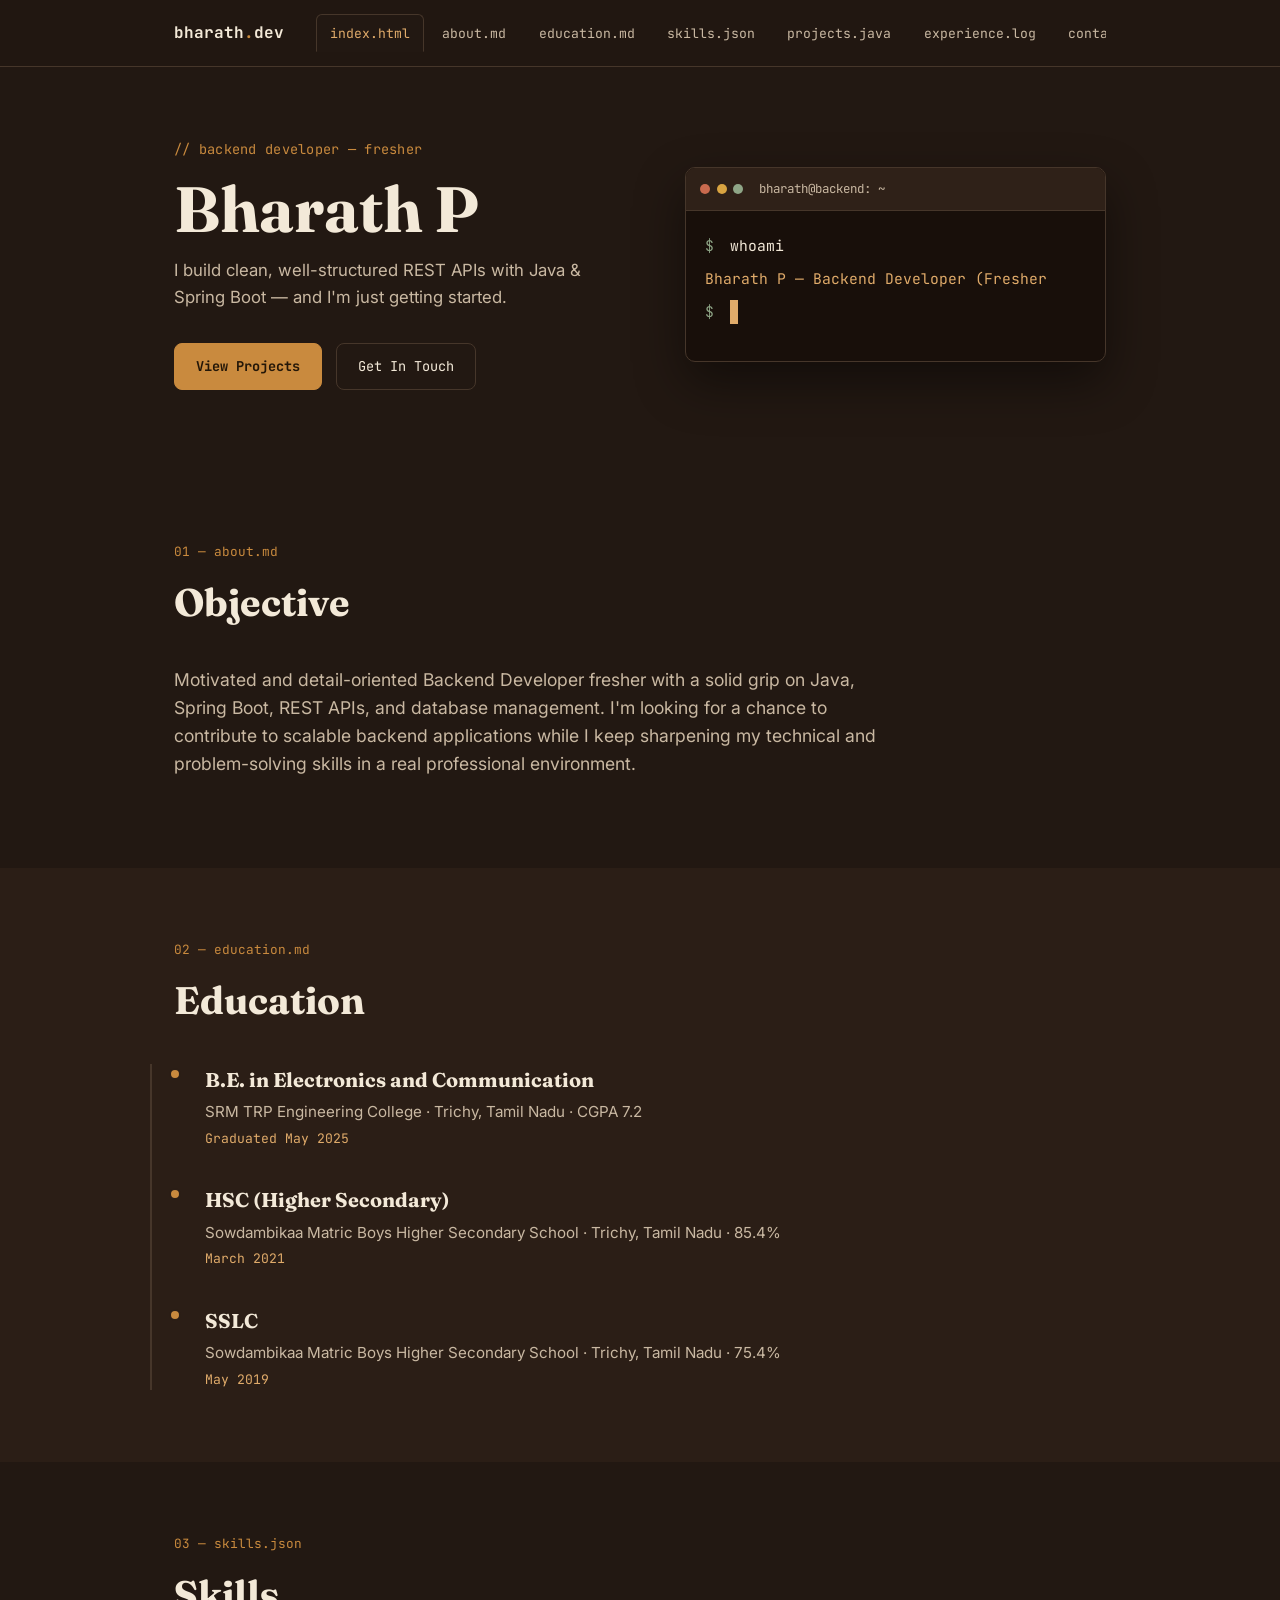
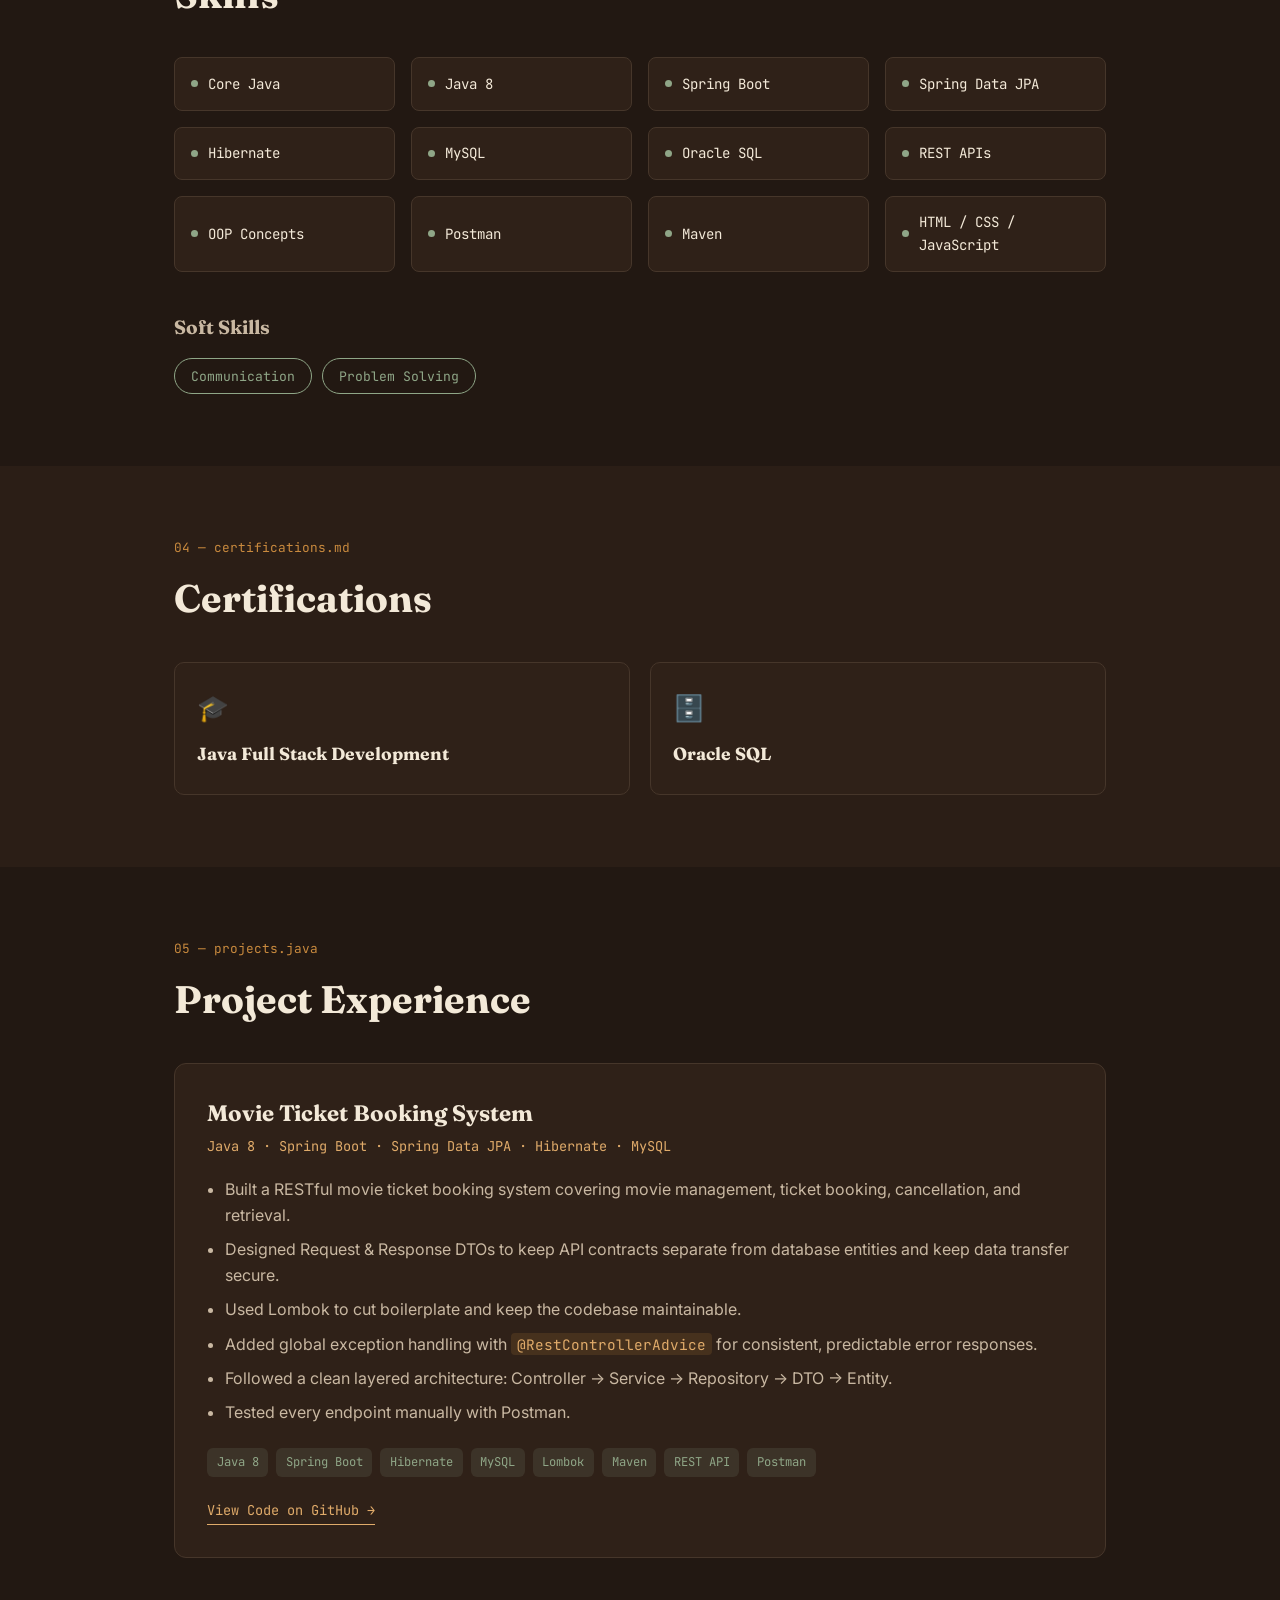
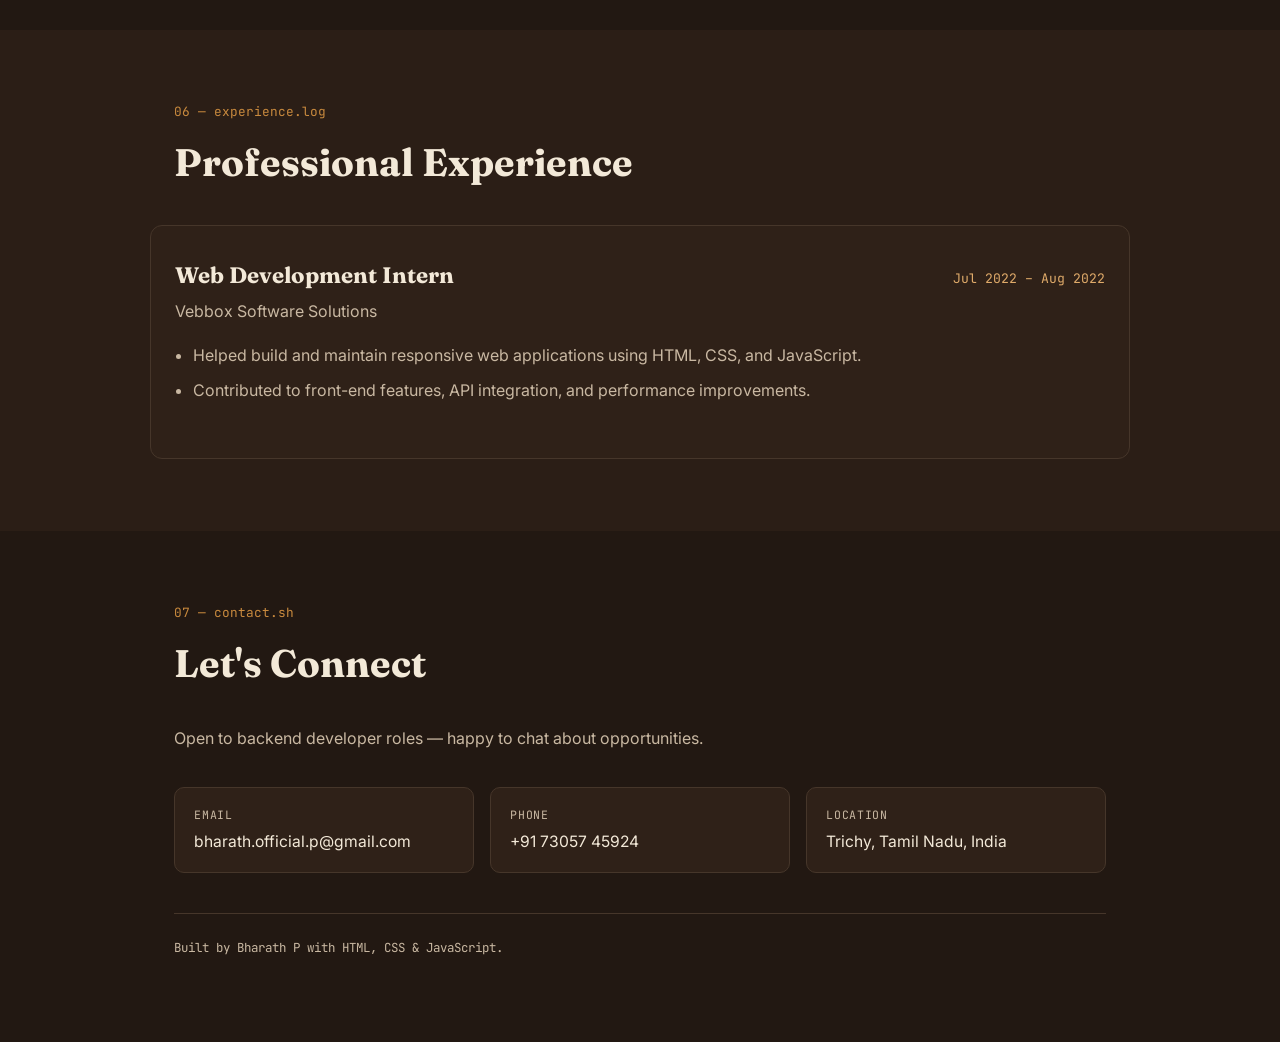
==== index.html @ 49c2836c "Rename portfolio files" ====
<!DOCTYPE html>
<html lang="en">
<head>
<meta charset="UTF-8">
<meta name="viewport" content="width=device-width, initial-scale=1.0">
<title>Bharath P — Backend Developer</title>

<!-- Google Fonts: Fraunces (headings), Inter (body), JetBrains Mono (code/labels) -->
<link rel="preconnect" href="https://fonts.googleapis.com">
<link href="https://fonts.googleapis.com/css2?family=Fraunces:opsz,wght@9..144,400;9..144,600;9..144,700&family=Inter:wght@400;500;600&family=JetBrains+Mono:wght@400;500;700&display=swap" rel="stylesheet">

<link rel="stylesheet" href="style.css">
</head>
<body>

  <!-- ============ NAV BAR (styled like open editor tabs) ============ -->
  <header class="tabbar" id="tabbar">
    <div class="tabbar-inner">
      <span class="logo">bharath<span class="logo-dot">.</span>dev</span>
      <nav class="tabs">
        <a href="#home" class="tab active-tab">index.html</a>
        <a href="#about" class="tab">about.md</a>
        <a href="#education" class="tab">education.md</a>
        <a href="#skills" class="tab">skills.json</a>
        <a href="#projects" class="tab">projects.java</a>
        <a href="#experience" class="tab">experience.log</a>
        <a href="#contact" class="tab">contact.sh</a>
      </nav>
      <button class="menu-btn" id="menuBtn" aria-label="Open menu">☰</button>
    </div>
  </header>

  <!-- ============ HERO / TERMINAL ============ -->
  <section class="hero" id="home">
    <div class="hero-text">
      <p class="eyebrow">// backend developer &mdash; fresher</p>
      <h1>Bharath P</h1>
      <p class="hero-sub">I build clean, well-structured REST APIs with Java &amp; Spring Boot &mdash; and I'm just getting started.</p>
      <div class="hero-actions">
        <a href="#projects" class="btn btn-primary">View Projects</a>
        <a href="#contact" class="btn btn-ghost">Get In Touch</a>
      </div>
    </div>

    <div class="terminal" id="terminal">
      <div class="terminal-topbar">
        <span class="dot red"></span><span class="dot yellow"></span><span class="dot green"></span>
        <span class="terminal-title">bharath@backend: ~</span>
      </div>
      <div class="terminal-body">
        <p><span class="prompt">$</span> whoami</p>
        <p class="typed-line" id="typedLine"></p>
        <p class="cursor-line"><span class="prompt">$</span> <span id="typeCursor" class="cursor">&nbsp;</span></p>
      </div>
    </div>
  </section>

  <!-- ============ ABOUT ============ -->
  <section class="section" id="about">
    <p class="section-tag">01 &mdash; about.md</p>
    <h2>Objective</h2>
    <p class="about-text">
      Motivated and detail-oriented Backend Developer fresher with a solid grip on Java, Spring Boot,
      REST APIs, and database management. I'm looking for a chance to contribute to scalable backend
      applications while I keep sharpening my technical and problem-solving skills in a real
      professional environment.
    </p>
  </section>

  <!-- ============ EDUCATION ============ -->
  <section class="section alt" id="education">
    <p class="section-tag">02 &mdash; education.md</p>
    <h2>Education</h2>

    <div class="timeline">
      <div class="timeline-item">
        <div class="timeline-marker"></div>
        <div class="timeline-content">
          <h3>B.E. in Electronics and Communication</h3>
          <p class="timeline-meta">SRM TRP Engineering College &middot; Trichy, Tamil Nadu &middot; CGPA 7.2</p>
          <p class="timeline-date">Graduated May 2025</p>
        </div>
      </div>

      <div class="timeline-item">
        <div class="timeline-marker"></div>
        <div class="timeline-content">
          <h3>HSC (Higher Secondary)</h3>
          <p class="timeline-meta">Sowdambikaa Matric Boys Higher Secondary School &middot; Trichy, Tamil Nadu &middot; 85.4%</p>
          <p class="timeline-date">March 2021</p>
        </div>
      </div>

      <div class="timeline-item">
        <div class="timeline-marker"></div>
        <div class="timeline-content">
          <h3>SSLC</h3>
          <p class="timeline-meta">Sowdambikaa Matric Boys Higher Secondary School &middot; Trichy, Tamil Nadu &middot; 75.4%</p>
          <p class="timeline-date">May 2019</p>
        </div>
      </div>
    </div>
  </section>

  <!-- ============ SKILLS ============ -->
  <section class="section" id="skills">
    <p class="section-tag">03 &mdash; skills.json</p>
    <h2>Skills</h2>

    <div class="skills-grid" id="skillsGrid">
      <!-- Filled in by script.js -->
    </div>

    <h3 class="soft-heading">Soft Skills</h3>
    <div class="pill-row">
      <span class="pill">Communication</span>
      <span class="pill">Problem Solving</span>
    </div>
  </section>

  <!-- ============ CERTIFICATIONS ============ -->
  <section class="section alt" id="certifications">
    <p class="section-tag">04 &mdash; certifications.md</p>
    <h2>Certifications</h2>

    <div class="cert-row">
      <div class="cert-card">
        <span class="cert-icon">🎓</span>
        <h3>Java Full Stack Development</h3>
      </div>
      <div class="cert-card">
        <span class="cert-icon">🗄️</span>
        <h3>Oracle SQL</h3>
      </div>
    </div>
  </section>

  <!-- ============ PROJECTS ============ -->
  <section class="section" id="projects">
    <p class="section-tag">05 &mdash; projects.java</p>
    <h2>Project Experience</h2>

    <div class="project-card">
      <div class="project-head">
        <h3>Movie Ticket Booking System</h3>
        <p class="project-stack">Java 8 &middot; Spring Boot &middot; Spring Data JPA &middot; Hibernate &middot; MySQL</p>
      </div>
      <ul class="project-list">
        <li>Built a RESTful movie ticket booking system covering movie management, ticket booking, cancellation, and retrieval.</li>
        <li>Designed Request &amp; Response DTOs to keep API contracts separate from database entities and keep data transfer secure.</li>
        <li>Used Lombok to cut boilerplate and keep the codebase maintainable.</li>
        <li>Added global exception handling with <code>@RestControllerAdvice</code> for consistent, predictable error responses.</li>
        <li>Followed a clean layered architecture: Controller &rarr; Service &rarr; Repository &rarr; DTO &rarr; Entity.</li>
        <li>Tested every endpoint manually with Postman.</li>
      </ul>
      <div class="tag-row">
        <span class="tag">Java 8</span><span class="tag">Spring Boot</span><span class="tag">Hibernate</span>
        <span class="tag">MySQL</span><span class="tag">Lombok</span><span class="tag">Maven</span>
        <span class="tag">REST API</span><span class="tag">Postman</span>
      </div>
      <a href="https://github.com/bharath-dev-official/Movie-Ticket-Booking-System" class="project-link" target="_blank" rel="noopener noreferrer">
        View Code on GitHub &rarr;
      </a>
    </div>
  </section>

  <!-- ============ EXPERIENCE ============ -->
  <section class="section alt" id="experience">
    <p class="section-tag">06 &mdash; experience.log</p>
    <h2>Professional Experience</h2>

    <div class="exp-card">
      <div class="exp-head">
        <h3>Web Development Intern</h3>
        <span class="exp-date">Jul 2022 &ndash; Aug 2022</span>
      </div>
      <p class="exp-company">Vebbox Software Solutions</p>
      <ul class="project-list">
        <li>Helped build and maintain responsive web applications using HTML, CSS, and JavaScript.</li>
        <li>Contributed to front-end features, API integration, and performance improvements.</li>
      </ul>
    </div>
  </section>

  <!-- ============ CONTACT ============ -->
  <footer class="section contact" id="contact">
    <p class="section-tag">07 &mdash; contact.sh</p>
    <h2>Let's Connect</h2>
    <p class="contact-sub">Open to backend developer roles &mdash; happy to chat about opportunities.</p>

    <div class="contact-links">
      <a href="mailto:bharath.official.p@gmail.com" class="contact-link">
        <span class="contact-label">Email</span>
        <span class="contact-value">bharath.official.p@gmail.com</span>
      </a>
      <a href="tel:+917305745924" class="contact-link">
        <span class="contact-label">Phone</span>
        <span class="contact-value">+91 73057 45924</span>
      </a>
      <div class="contact-link">
        <span class="contact-label">Location</span>
        <span class="contact-value">Trichy, Tamil Nadu, India</span>
      </div>
    </div>

    <p class="footer-note">Built by Bharath P with HTML, CSS &amp; JavaScript.</p>
  </footer>

  <button id="backToTop" class="back-to-top" aria-label="Back to top">↑</button>

  <script src="script.js"></script>
</body>
</html>
---- style.css ----
/* ============================================================
   DESIGN TOKENS
   Theme idea: "Java" the language = coffee. Dark espresso
   background, cream text, copper accent (coffee crema) and a
   sage-green accent (a nod to Spring Boot).
   ============================================================ */
:root {
  --bg: #221812;
  --bg-alt: #2b1e16;
  --surface: #2f2118;
  --border: #46362a;
  --text: #f3e9d8;
  --text-dim: #c9b8a2;
  --accent: #c98a3e;      /* copper / crema */
  --accent-soft: #e0ab6a;
  --accent-2: #8fa687;    /* sage green / spring boot nod */
  --danger: #c96a4e;

  --font-display: "Fraunces", serif;
  --font-body: "Inter", sans-serif;
  --font-mono: "JetBrains Mono", monospace;

  --max-width: 980px;
}

* { box-sizing: border-box; }

html { scroll-behavior: smooth; }

body {
  margin: 0;
  background: var(--bg);
  color: var(--text);
  font-family: var(--font-body);
  line-height: 1.6;
  -webkit-font-smoothing: antialiased;
}

a { color: inherit; text-decoration: none; }
ul { padding-left: 1.1rem; margin: 0; }
li { margin-bottom: 0.55rem; }
code {
  font-family: var(--font-mono);
  background: rgba(201, 138, 62, 0.15);
  color: var(--accent-soft);
  padding: 0.1rem 0.4rem;
  border-radius: 4px;
  font-size: 0.9em;
}

/* ============ NAV / TABBAR ============ */
.tabbar {
  position: sticky;
  top: 0;
  z-index: 50;
  background: rgba(34, 24, 18, 0.92);
  backdrop-filter: blur(8px);
  border-bottom: 1px solid var(--border);
}

.tabbar-inner {
  max-width: var(--max-width);
  margin: 0 auto;
  padding: 0.9rem 1.5rem;
  display: flex;
  align-items: center;
  gap: 2rem;
}

.logo {
  font-family: var(--font-mono);
  font-weight: 700;
  font-size: 1rem;
  color: var(--text);
  flex-shrink: 0;
}
.logo-dot { color: var(--accent); }

.tabs {
  display: flex;
  gap: 0.3rem;
  overflow-x: auto;
  scrollbar-width: none;
}
.tabs::-webkit-scrollbar { display: none; }

.tab {
  font-family: var(--font-mono);
  font-size: 0.82rem;
  color: var(--text-dim);
  padding: 0.45rem 0.8rem;
  border-radius: 6px 6px 0 0;
  border: 1px solid transparent;
  white-space: nowrap;
  transition: color 0.2s ease, background 0.2s ease, border-color 0.2s ease;
}
.tab:hover { color: var(--text); background: rgba(255,255,255,0.04); }
.tab.active-tab {
  color: var(--accent-soft);
  background: var(--bg);
  border-color: var(--border);
  border-bottom-color: var(--bg);
}

.menu-btn {
  display: none;
  margin-left: auto;
  background: none;
  border: 1px solid var(--border);
  color: var(--text);
  font-size: 1.1rem;
  padding: 0.35rem 0.6rem;
  border-radius: 6px;
  cursor: pointer;
}

/* ============ HERO ============ */
.hero {
  max-width: var(--max-width);
  margin: 0 auto;
  padding: 4.5rem 1.5rem 5rem;
  display: grid;
  grid-template-columns: 1.1fr 1fr;
  gap: 3rem;
  align-items: center;
}

.eyebrow {
  font-family: var(--font-mono);
  color: var(--accent);
  font-size: 0.85rem;
  margin: 0 0 0.9rem;
  letter-spacing: 0.02em;
}

.hero h1 {
  font-family: var(--font-display);
  font-weight: 700;
  font-size: clamp(2.6rem, 6vw, 4rem);
  margin: 0 0 0.9rem;
  line-height: 1.05;
}

.hero-sub {
  color: var(--text-dim);
  font-size: 1.05rem;
  max-width: 40ch;
  margin: 0 0 2rem;
}

.hero-actions { display: flex; gap: 0.9rem; flex-wrap: wrap; }

.btn {
  font-family: var(--font-mono);
  font-size: 0.85rem;
  padding: 0.75rem 1.3rem;
  border-radius: 8px;
  border: 1px solid var(--border);
  transition: transform 0.15s ease, background 0.15s ease, border-color 0.15s ease;
  display: inline-block;
}
.btn:hover { transform: translateY(-2px); }
.btn-primary { background: var(--accent); color: #241708; border-color: var(--accent); font-weight: 700;}
.btn-primary:hover { background: var(--accent-soft); }
.btn-ghost { color: var(--text); }
.btn-ghost:hover { border-color: var(--accent); color: var(--accent-soft); }

/* ============ TERMINAL (signature element) ============ */
.terminal {
  background: #180f0a;
  border: 1px solid var(--border);
  border-radius: 10px;
  overflow: hidden;
  box-shadow: 0 20px 50px rgba(0,0,0,0.45);
}

.terminal-topbar {
  display: flex;
  align-items: center;
  gap: 0.4rem;
  padding: 0.7rem 0.9rem;
  background: var(--surface);
  border-bottom: 1px solid var(--border);
}

.dot { width: 10px; height: 10px; border-radius: 50%; display: inline-block; }
.dot.red { background: #c96a4e; }
.dot.yellow { background: #d9a441; }
.dot.green { background: #8fa687; }

.terminal-title {
  margin-left: 0.6rem;
  font-family: var(--font-mono);
  font-size: 0.78rem;
  color: var(--text-dim);
}

.terminal-body {
  padding: 1.4rem 1.2rem 1.6rem;
  font-family: var(--font-mono);
  font-size: 0.92rem;
  min-height: 150px;
}

.terminal-body p { margin: 0 0 0.6rem; }
.prompt { color: var(--accent-2); margin-right: 0.4rem; }
.typed-line { color: var(--accent-soft); min-height: 1.4em; }
.cursor {
  display: inline-block;
  width: 8px;
  background: var(--accent-soft);
  animation: blink 1s step-end infinite;
}
@keyframes blink { 50% { opacity: 0; } }

/* ============ GENERIC SECTIONS ============ */
.section {
  max-width: var(--max-width);
  margin: 0 auto;
  padding: 4.5rem 1.5rem;
}
.section.alt { background: var(--bg-alt); max-width: 100%; }
.section.alt > * { max-width: var(--max-width); margin-left: auto; margin-right: auto; }
.section.alt { padding-left: 0; padding-right: 0; }
.section.alt .section-tag,
.section.alt h2,
.section.alt .timeline,
.section.alt .cert-row,
.section.alt .exp-card {
  padding-left: 1.5rem;
  padding-right: 1.5rem;
}

.section-tag {
  font-family: var(--font-mono);
  color: var(--accent);
  font-size: 0.8rem;
  margin: 0 0 0.6rem;
}

.section h2 {
  font-family: var(--font-display);
  font-size: clamp(1.8rem, 3.5vw, 2.4rem);
  margin: 0 0 2rem;
}

.about-text {
  font-size: 1.1rem;
  color: var(--text-dim);
  max-width: 65ch;
}

/* ============ EDUCATION TIMELINE ============ */
.timeline {
  border-left: 2px solid var(--border);
  margin-left: 0.4rem;
}
.timeline-item {
  position: relative;
  padding: 0 0 2.2rem 1.8rem;
}
.timeline-item:last-child { padding-bottom: 0; }
.timeline-marker {
  position: absolute;
  left: -7px;
  top: 4px;
  width: 12px;
  height: 12px;
  border-radius: 50%;
  background: var(--accent);
  border: 2px solid var(--bg-alt);
}
.timeline-content h3 { font-family: var(--font-display); margin: 0 0 0.3rem; font-size: 1.25rem; }
.timeline-meta { color: var(--text-dim); margin: 0 0 0.2rem; font-size: 0.95rem; }
.timeline-date { font-family: var(--font-mono); color: var(--accent-soft); font-size: 0.82rem; margin: 0; }

/* ============ SKILLS ============ */
.skills-grid {
  display: grid;
  grid-template-columns: repeat(auto-fit, minmax(200px, 1fr));
  gap: 1rem;
  margin-bottom: 2.5rem;
}
.skill-chip {
  background: var(--surface);
  border: 1px solid var(--border);
  border-radius: 8px;
  padding: 0.9rem 1rem;
  display: flex;
  align-items: center;
  gap: 0.6rem;
  font-family: var(--font-mono);
  font-size: 0.88rem;
}
.skill-chip .dot-bullet {
  width: 7px; height: 7px; border-radius: 50%;
  background: var(--accent-2);
  flex-shrink: 0;
}

.soft-heading {
  font-family: var(--font-display);
  font-size: 1.2rem;
  margin: 0 0 1rem;
  color: var(--text-dim);
}
.pill-row { display: flex; gap: 0.6rem; flex-wrap: wrap; }
.pill {
  border: 1px solid var(--accent-2);
  color: var(--accent-2);
  border-radius: 999px;
  padding: 0.4rem 1rem;
  font-family: var(--font-mono);
  font-size: 0.82rem;
}

/* ============ CERTIFICATIONS ============ */
.cert-row { display: flex; gap: 1.2rem; flex-wrap: wrap; }
.cert-card {
  background: var(--surface);
  border: 1px solid var(--border);
  border-radius: 10px;
  padding: 1.6rem 1.4rem;
  flex: 1 1 220px;
}
.cert-icon { font-size: 1.6rem; display: block; margin-bottom: 0.7rem; }
.cert-card h3 { font-family: var(--font-display); font-size: 1.1rem; margin: 0; }

/* ============ PROJECT / EXPERIENCE CARDS ============ */
.project-card, .exp-card {
  background: var(--surface);
  border: 1px solid var(--border);
  border-radius: 12px;
  padding: 2rem;
}
.project-head { margin-bottom: 1.2rem; }
.project-head h3, .exp-head h3 { font-family: var(--font-display); font-size: 1.4rem; margin: 0 0 0.3rem; }
.project-stack { font-family: var(--font-mono); color: var(--accent-soft); font-size: 0.85rem; margin: 0; }

.project-list { margin: 0 0 1.4rem; color: var(--text-dim); }

.tag-row { display: flex; gap: 0.5rem; flex-wrap: wrap; }
.tag {
  font-family: var(--font-mono);
  font-size: 0.76rem;
  background: rgba(143, 166, 135, 0.14);
  color: var(--accent-2);
  border-radius: 6px;
  padding: 0.3rem 0.6rem;
}

.project-link {
  display: inline-block;
  margin-top: 1.4rem;
  font-family: var(--font-mono);
  font-size: 0.85rem;
  color: var(--accent-soft);
  border-bottom: 1px solid var(--accent-soft);
  padding-bottom: 2px;
  transition: color 0.2s ease, border-color 0.2s ease;
}
.project-link:hover { color: var(--accent); border-color: var(--accent); }

.exp-head { display: flex; justify-content: space-between; align-items: baseline; flex-wrap: wrap; gap: 0.5rem; }
.exp-date { font-family: var(--font-mono); color: var(--accent-soft); font-size: 0.82rem; }
.exp-company { color: var(--text-dim); margin: 0 0 1.2rem; }

/* ============ CONTACT ============ */
.contact { text-align: left; }
.contact-sub { color: var(--text-dim); margin: 0 0 2.2rem; }

.contact-links {
  display: grid;
  grid-template-columns: repeat(auto-fit, minmax(220px, 1fr));
  gap: 1rem;
  margin-bottom: 2.5rem;
}
.contact-link {
  background: var(--surface);
  border: 1px solid var(--border);
  border-radius: 10px;
  padding: 1.1rem 1.2rem;
  display: flex;
  flex-direction: column;
  gap: 0.3rem;
  transition: border-color 0.2s ease, transform 0.2s ease;
}
a.contact-link:hover { border-color: var(--accent); transform: translateY(-2px); }
.contact-label { font-family: var(--font-mono); font-size: 0.72rem; color: var(--text-dim); text-transform: uppercase; letter-spacing: 0.06em; }
.contact-value { font-size: 0.98rem; }

.footer-note {
  font-family: var(--font-mono);
  font-size: 0.78rem;
  color: var(--text-dim);
  border-top: 1px solid var(--border);
  padding-top: 1.5rem;
}

/* ============ BACK TO TOP ============ */
.back-to-top {
  position: fixed;
  bottom: 1.6rem;
  right: 1.6rem;
  width: 42px;
  height: 42px;
  border-radius: 50%;
  border: 1px solid var(--border);
  background: var(--surface);
  color: var(--text);
  font-size: 1.1rem;
  cursor: pointer;
  opacity: 0;
  pointer-events: none;
  transition: opacity 0.25s ease, transform 0.2s ease;
  z-index: 40;
}
.back-to-top.visible { opacity: 1; pointer-events: auto; }
.back-to-top:hover { transform: translateY(-3px); border-color: var(--accent); }

/* ============ RESPONSIVE ============ */
@media (max-width: 800px) {
  .hero { grid-template-columns: 1fr; padding-top: 3rem; }
  .tabs { display: none; }
  .menu-btn { display: inline-block; }
  .tabbar.menu-open .tabs {
    display: flex;
    flex-direction: column;
    position: absolute;
    top: 100%;
    left: 0;
    right: 0;
    background: var(--bg);
    border-bottom: 1px solid var(--border);
    padding: 0.5rem 1.5rem 1rem;
  }
  .tabbar.menu-open .tab { border-radius: 6px; }
}

/* Respect reduced-motion preference */
@media (prefers-reduced-motion: reduce) {
  html { scroll-behavior: auto; }
  .cursor { animation: none; }
}

/* Keyboard focus visibility */
a:focus-visible, button:focus-visible {
  outline: 2px solid var(--accent-soft);
  outline-offset: 2px;
}
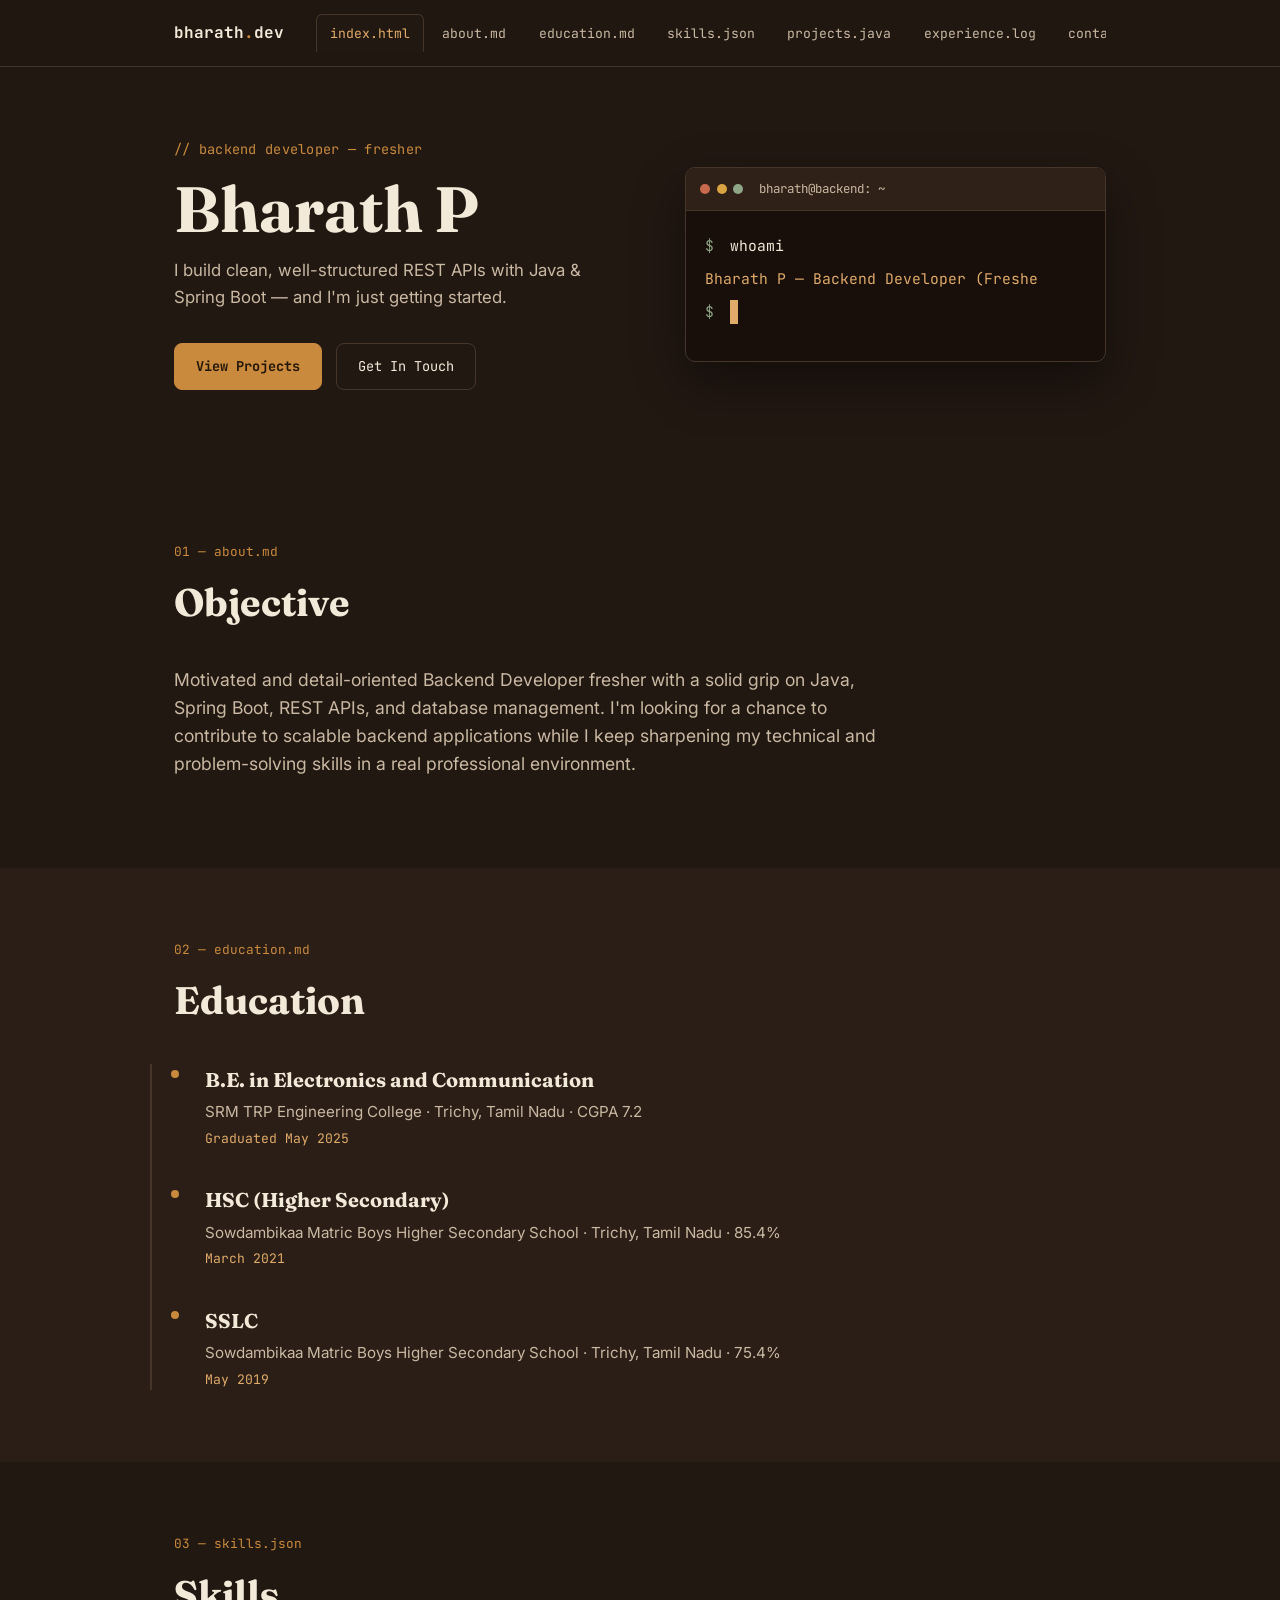
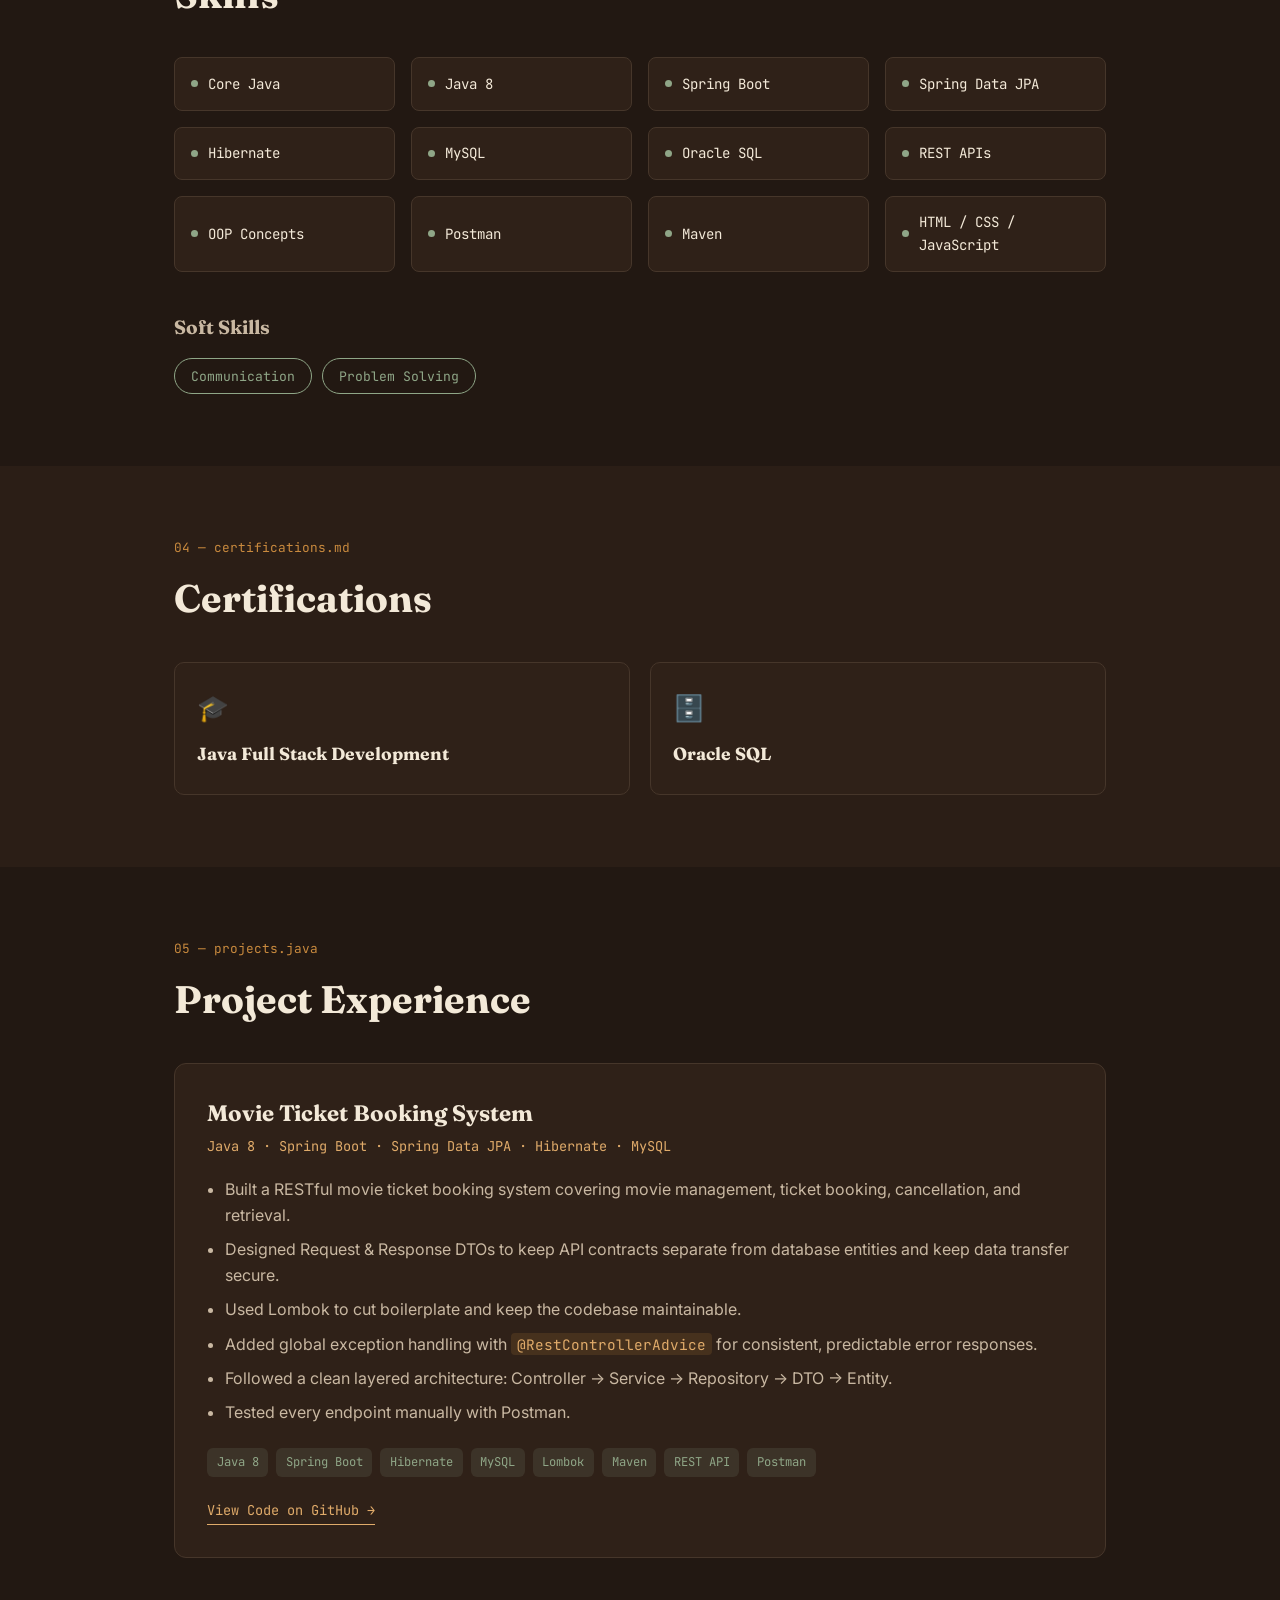
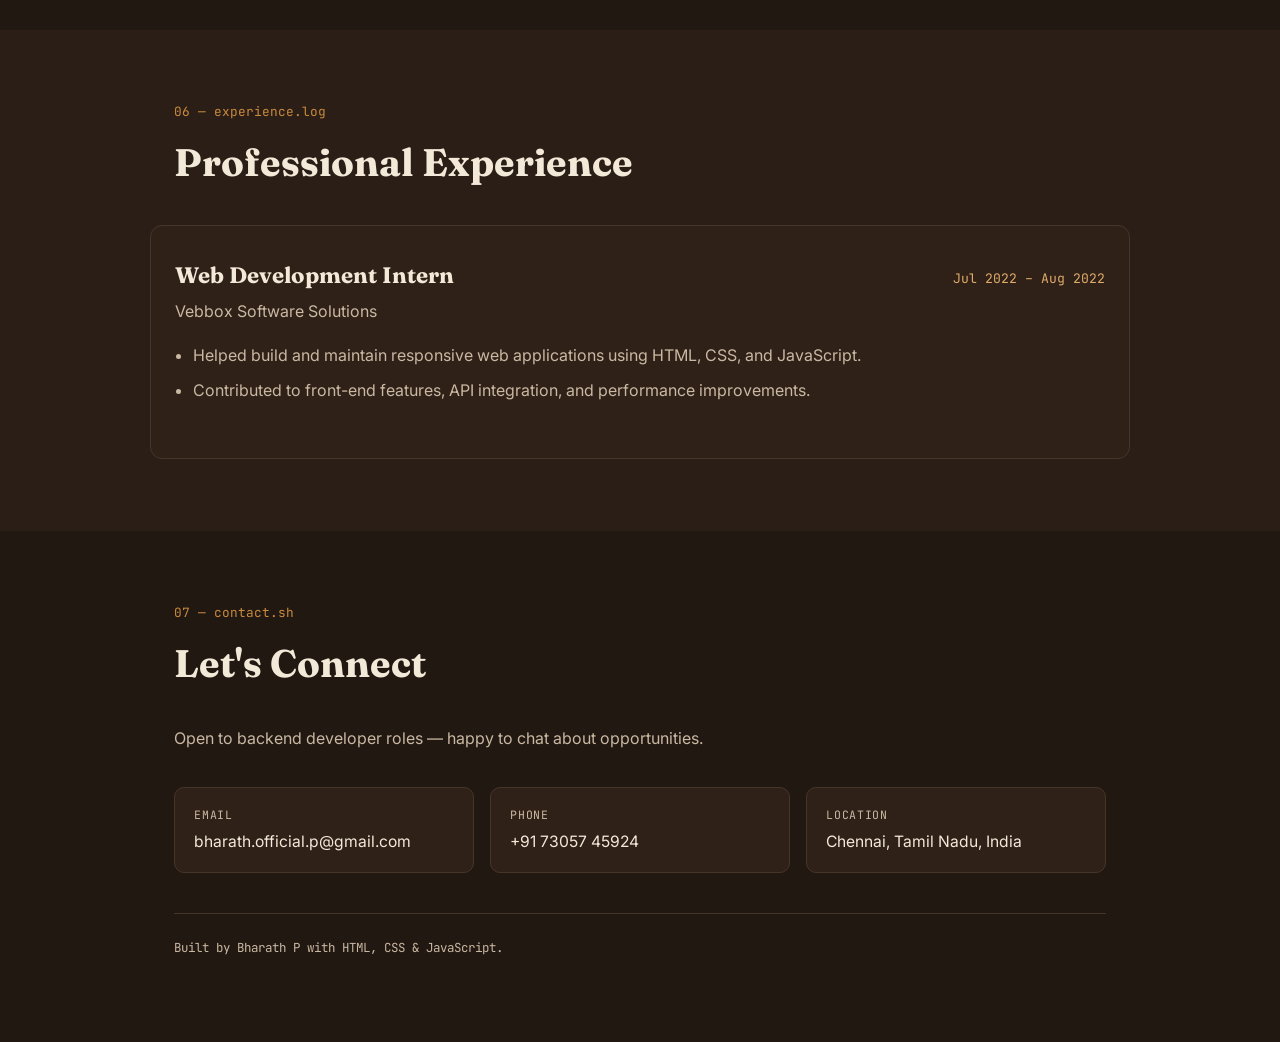
==== commit cce97ed9: "Update portfolio" ====
--- a/index.html
+++ b/index.html
@@ -199,7 +199,7 @@
       </a>
       <div class="contact-link">
         <span class="contact-label">Location</span>
-        <span class="contact-value">Trichy, Tamil Nadu, India</span>
+        <span class="contact-value">Chennai, Tamil Nadu, India</span>
       </div>
     </div>
 
